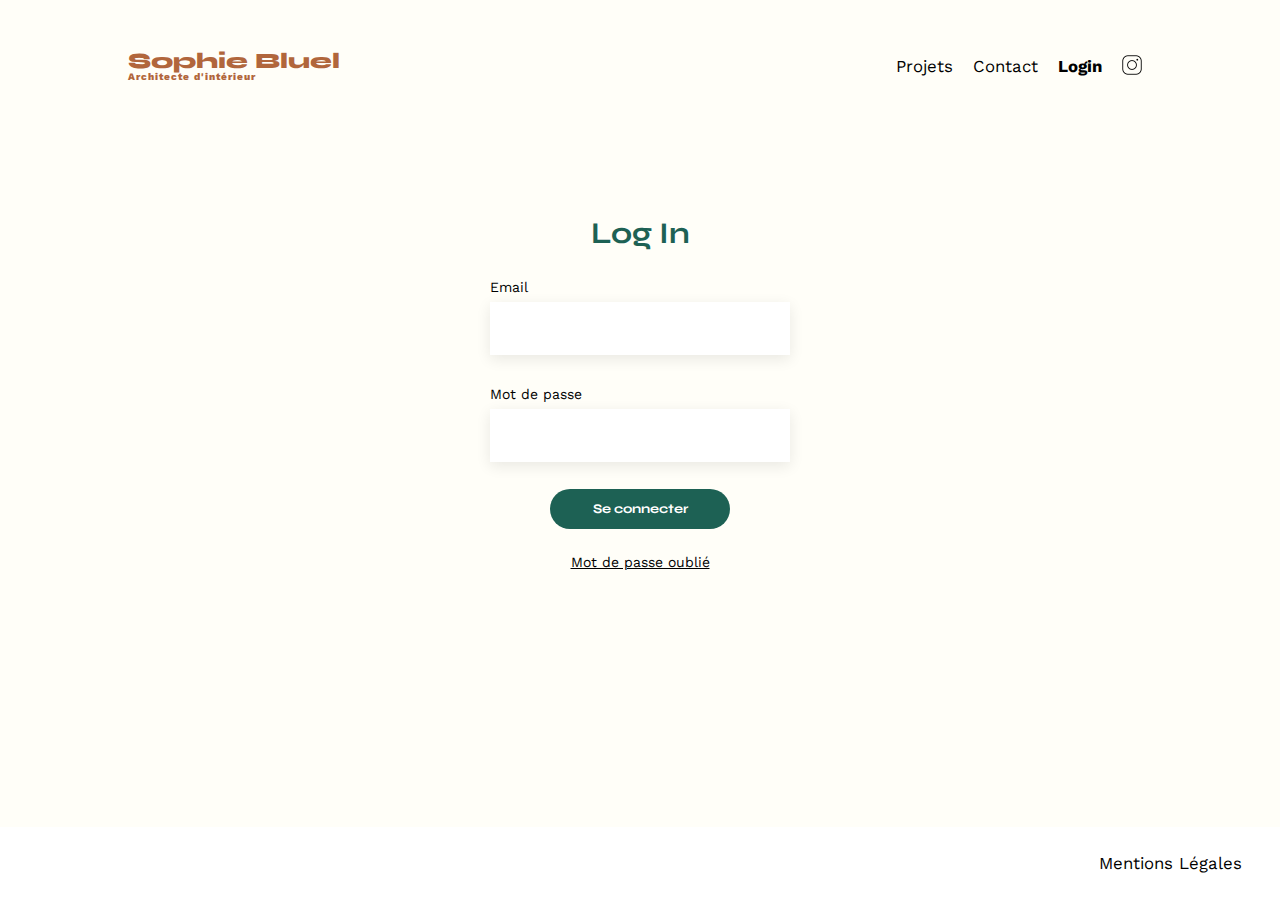
==== FrontEnd/login.html @ d16d2c76 "upload via desktop" ====
<!DOCTYPE html>
<html lang="fr">
<head>
	<meta charset="UTF-8">
	<title>Sophie Bluel - Architecte d'intérieur</title>
	<meta name="viewport" content="width=device-width, initial-scale=1.0">
	<link rel="preconnect" href="https://fonts.googleapis.com">
	<link rel="preconnect" href="https://fonts.gstatic.com" crossorigin>
	<link href="https://fonts.googleapis.com/css2?family=Syne:wght@700;800&family=Work+Sans&display=swap" rel="stylesheet">
	<meta name="description" content="">
	<link rel="stylesheet" href="./assets/css/style.css">
	<script src="assets/js/config.js" defer></script>
	<script src="assets/js/login.js" defer></script>
	<script src="assets/js/mainlogin.js" defer></script>
</head>
<body>
<header>
	<h1>Sophie Bluel <span>Architecte d'intérieur</span></h1>
	<nav>
		<ul>
			<li><a href="index.html#portfolio">Projets</a></li>
			<li><a href="index.html#contact">Contact</a></li>
			<li id="login-logout-btn"><a href="login.html" id="login-btn">Login</a></li>
			<li><img src="./assets/icons/instagram.png" alt="Instagram"></li>
		</ul>
	</nav>
</header>
<main>
    <section id="login">
        <div class="login">
            <h2>Log In</h2>
            <form id="login-form">
				<div id="error-message">
				</div>
				<div class="log">
					<div class="input-log">
						<div class="in">
							<label for="email">Email</label>
							<input type="email" name="email" id="email">
						</div>
						<div class="in">
							<label for="password">Mot de passe</label>
							<input type ="password" name="password" id="password">
						</div>
					</div>
					<input type="submit" value="Se connecter">
					<div class="mdp">
						<a href="#">Mot de passe oublié</a>
					</div>
				</div>
            </form>
        </div>
    </section>
</main>
<footer>
	<nav>
		<ul>
			<li>Mentions Légales</li>
		</ul>
	</nav>
</footer>
</body>
</html>
---- FrontEnd/assets/css/style.css ----
/* http://meyerweb.com/eric/tools/css/reset/
   v2.0 | 20110126
   License: none (public domain)
*/

html, body, div, span, applet, object, iframe,
h1, h2, h3, h4, h5, h6, p, blockquote, pre,
a, abbr, acronym, address, big, cite, code,
del, dfn, em, img, ins, kbd, q, s, samp,
small, strike, strong, sub, sup, tt, var,
b, u, i, center,
dl, dt, dd, ol, ul, li,
fieldset, form, label, legend,
table, caption, tbody, tfoot, thead, tr, th, td,
article, aside, canvas, details, embed,
figure, figcaption, footer, header, hgroup,
menu, nav, output, ruby, section, summary,
time, mark, audio, video {
	margin: 0;
	padding: 0;
	border: 0;
	font-size: 100%;
	font: inherit;
	vertical-align: baseline;
}
/* HTML5 display-role reset for older browsers */
article, aside, details, figcaption, figure,
footer, header, hgroup, menu, nav, section {
	display: block;
}
body {
	line-height: 1;
}
ol, ul {
	list-style: none;
}
blockquote, q {
	quotes: none;
}
blockquote:before, blockquote:after,
q:before, q:after {
	content: '';
	content: none;
}
table {
	border-collapse: collapse;
	border-spacing: 0;
}
/** end reset css**/
body {
	display: flex;
	flex-direction: column;
	min-height: 100vh;
	max-width: 1440px;
	margin:auto;
	font-family: 'Work Sans' ;
	font-size: 14px;
	background: #FFFEF8;
}

main {
	display: flex;
	flex-direction: column;
	flex-grow: 1;
}

header {
	display: flex;
	justify-content: space-between;
	align-items: center;
	margin: 50px 10%;
}

footer {
	display: flex;
	align-items: center;
	justify-content: right;
	background-color: white;
}

section {
	margin: 50px 10%;
}

h1{
	display: flex;
	flex-direction: column;
	font-family: 'Syne';
	font-size: 22px;
	font-weight: 800;
	color: #B1663C;
}

h1 > span {
	font-family: 'Work Sans';
	font-size:10px;
	letter-spacing: 0.1em;
;
}

h2{
	font-family: 'Syne';
	font-weight: 700;
	font-size: 30px;
	color: #1D6154;
}
nav ul {
	display: flex;
	align-items: center;
	list-style-type: none;

}
nav li {
	padding: 0 10px;
	font-size: 1.2em;
}

li a {
	text-decoration: none;
	color: black;
}

li a.active-login{
	font-weight: bold;
}

li img {
	width: 20px;
}

li a:hover {
	color: #B1663C;
}

li:hover {
	color: #B1663C;
}
#introduction {
	display: flex;
	align-items: center;
}
#introduction figure {
	flex: 1
}
#introduction img {
	display: block;
	margin: auto;
	width: 80%;
}

#introduction article {
	flex: 1
}
#introduction h2 {
	margin-bottom: 1em;
}

#introduction p {
	margin-bottom: 0.5em;
}
#portfolio h2 {
	text-align: center;
	margin-bottom: 1em;
}

.filters {
    display: flex;
    justify-content: center;
    gap: 10px;
    margin-top: 50px;
	margin-bottom: 40px;
}

.filter-btn {
    padding: 10px 20px;
    color: #1D6154;
    background-color: transparent;
    border: 1px solid #1D6154;
    border-radius: 60px; 
    cursor: pointer;
}

.filter-btn:hover {
    background-color: #1D6154;
    color: white;
}

.filter-btn.active {
    background-color: #1D6154;
    color: white;
    border: 1px solid #1D6154;
}

.gallery {
	width: 100%;
	display: grid;
	grid-template-columns: 1fr 1fr 1fr;
	grid-column-gap: 20px;
	grid-row-gap: 20px;
}

.gallery img {
	width: 100%;

}
#contact {
	display: flex;
	flex-direction: column;
	align-items: center;
	width: 50%;
	margin: auto;
}
#contact > * {
	text-align: center;

}
#contact h2{
	margin-bottom: 20px;
}
#contact form {
	width: 379px;
	margin-top:8px;
	display: flex;
	flex-direction: column;
}

#contact input {
	height: 50px;
	font-size: 1.2em;
	border: none;
	box-shadow: 0px 4px 14px rgba(0, 0, 0, 0.09);
}
#contact label {
	margin: 2em 0 1em 0;
}
#contact textarea {
	border: none;
	box-shadow: 0px 4px 14px rgba(0, 0, 0, 0.09);
}

input[type="submit"]{
	font-family: 'Syne';
	font-weight: 700;
	color: white;
	background-color: #1D6154;
	margin : 2em auto ;
	width: 180px;
	text-align: center;
	border-radius: 60px ;
	border: none;
}

footer nav ul {
	display: flex;
	justify-content: flex-end;
	margin: 2em
}

/**** Page login *****/ 

#login {
    display: flex;
    justify-content: center;
    align-items: center;
	padding-top: 36px;
}

.login {
    width: 300px;
    text-align: center;
	display: flex;
	flex-direction: column;
	gap: 32px;
}

#error-message {
	color: red;
	display: none;
	margin-bottom: 16px;
}

form .log {
    display: flex;
    flex-direction: column;
}

form label {
    text-align: left;
}

form .in {
	display: flex;
	flex-direction: column;
	gap: 8px;
}

.input-log {
	display: flex;
	flex-direction: column;
	gap: 32px;
}

form input[type="email"],
form input[type="password"] {
    height: 51px;
	border: none;
    box-shadow: 0px 4px 14px 0px #00000017;
}

.login input[type="submit"] {
	padding: 12px;
}

.mdp a {
    color: black;
}


/**** Mode edition *****/

.edit-mode-banner {
	text-align: center;
    background-color: black;
    color: white;
	height: 59px;
}

.edit-mode-banner h2 {
	align-items: center;
	color: white;
	font-size: 16px;
	height: 100%;
	display: flex;
	justify-content: center;
}

.edit-btn {
	background-color: transparent;
    color: black;
    border: none;
    padding: 10px 20px;
    cursor: pointer;
    font-size: 16px;
}
.edit-btn:hover {
    background-color: #f57c00;
}
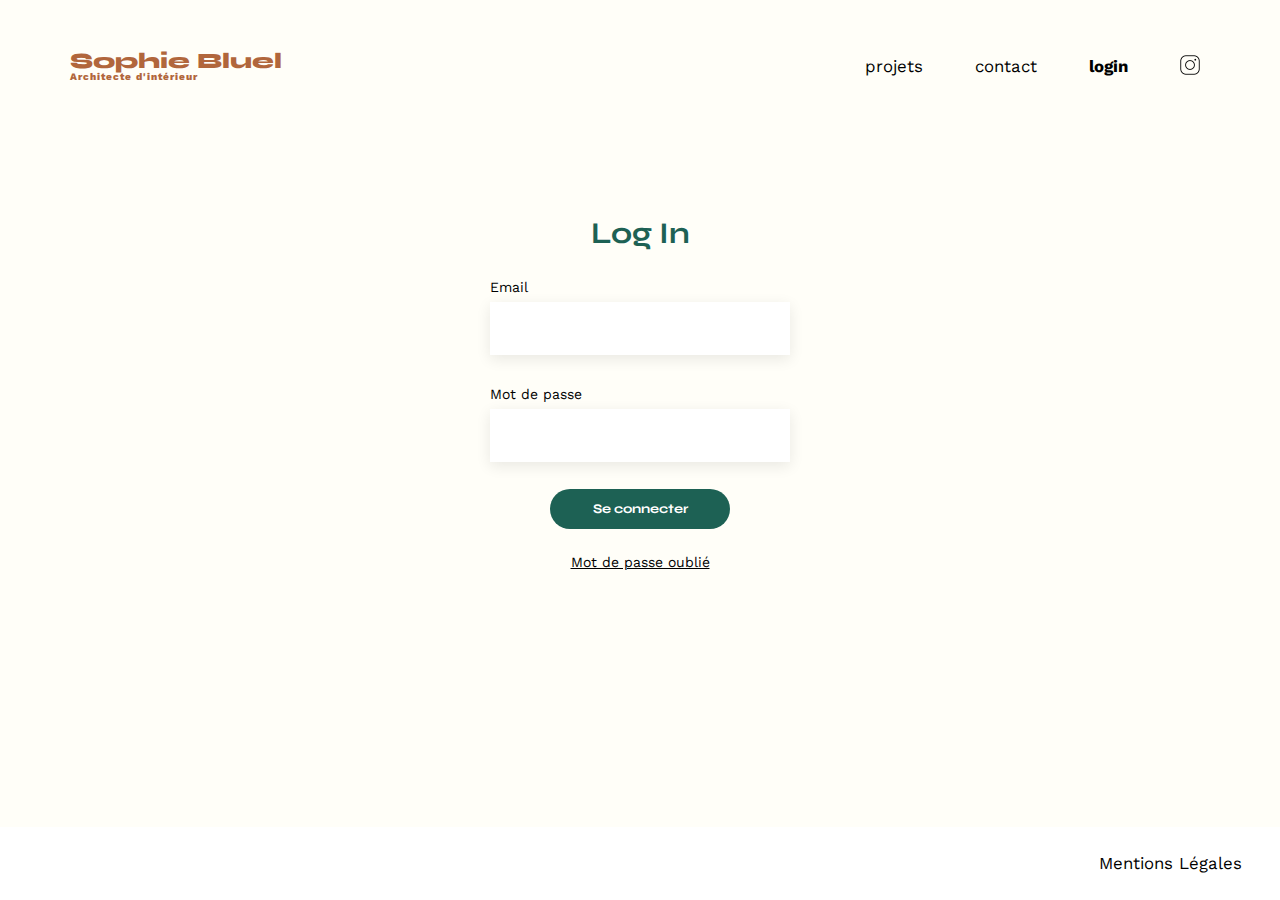
==== commit 42d690b3: "Via upload desktop" ====
--- a/FrontEnd/login.html
+++ b/FrontEnd/login.html
@@ -11,19 +11,20 @@
 	<link rel="stylesheet" href="./assets/css/style.css">
 	<script src="assets/js/config.js" defer></script>
 	<script src="assets/js/login.js" defer></script>
-	<script src="assets/js/mainlogin.js" defer></script>
 </head>
 <body>
 <header>
-	<h1>Sophie Bluel <span>Architecte d'intérieur</span></h1>
-	<nav>
-		<ul>
-			<li><a href="index.html#portfolio">Projets</a></li>
-			<li><a href="index.html#contact">Contact</a></li>
-			<li id="login-logout-btn"><a href="login.html" id="login-btn">Login</a></li>
-			<li><img src="./assets/icons/instagram.png" alt="Instagram"></li>
-		</ul>
-	</nav>
+	<div class ="titre-nav">
+		<h1>Sophie Bluel <span>Architecte d'intérieur</span></h1>
+		<nav>
+			<ul>
+				<li><a href="index.html#portfolio">projets</a></li>
+				<li><a href="index.html#contact">contact</a></li>
+				<li id="login-logout-btn"><a href="login.html" id="login-btn">login</a></li><!--ajout-->
+				<li><img src="./assets/icons/instagram.png" alt="Instagram"></li>
+			</ul>
+		</nav>
+	</div>
 </header>
 <main>
     <section id="login">
--- a/FrontEnd/assets/css/style.css
+++ b/FrontEnd/assets/css/style.css
@@ -1,4 +1,4 @@
-/* http://meyerweb.com/eric/tools/css/reset/
+/*http://meyerweb.com/eric/tools/css/reset/
    v2.0 | 20110126
    License: none (public domain)
 */
@@ -48,38 +48,38 @@
 }
 /** end reset css**/
 body {
-	display: flex;
-	flex-direction: column;
-	min-height: 100vh;
-	max-width: 1440px;
+	/*ajout*/ display: flex;
+	/*ajout*/ flex-direction: column;
+	/*modifier*/ min-height: 100vh; /* remplacé max-width par min-height */
+	/*modifier*/ max-width: 1440px; /* modifié de 1140px à 1440px */
 	margin:auto;
 	font-family: 'Work Sans' ;
 	font-size: 14px;
-	background: #FFFEF8;
+	/*ajout*/ background: #FFFEF8;
 }
 
 main {
-	display: flex;
-	flex-direction: column;
+	/*ajout*/ display: flex;
+	/*ajout*/ flex-direction: column;
 	flex-grow: 1;
 }
 
 header {
 	display: flex;
-	justify-content: space-between;
-	align-items: center;
-	margin: 50px 10%;
+	justify-content: center;
+	/*ajout*/ align-items: center; 
+	/*modifier*/ margin: 50px 0px; 
 }
 
 footer {
-	display: flex;
-	align-items: center;
-	justify-content: right;
-	background-color: white;
+	/*ajout*/ display: flex;
+	/*ajout*/ align-items: center;
+	/*ajout*/ justify-content: right;
+	/*ajout*/ background-color: white;
 }
 
 section {
-	margin: 50px 10%;
+	/*modifier*/ margin: 50px 10%; /* remplacé par 50px 0 */
 }
 
 h1{
@@ -95,7 +95,6 @@
 	font-family: 'Work Sans';
 	font-size:10px;
 	letter-spacing: 0.1em;
-;
 }
 
 h2{
@@ -108,7 +107,7 @@
 	display: flex;
 	align-items: center;
 	list-style-type: none;
-
+	gap: 32px;
 }
 nav li {
 	padding: 0 10px;
@@ -116,20 +115,20 @@
 }
 
 li a {
-	text-decoration: none;
-	color: black;
-}
-
-li a.active-login{
-	font-weight: bold;
+	/*ajout*/ text-decoration: none; 
+	/*ajout*/ color: black;
+}
+
+li a.active-login {
+	/*ajout*/ font-weight: bold;
 }
 
 li img {
-	width: 20px;
+	/*ajout*/ width: 20px;
 }
 
 li a:hover {
-	color: #B1663C;
+	/*ajout*/ color: #B1663C;
 }
 
 li:hover {
@@ -140,16 +139,16 @@
 	align-items: center;
 }
 #introduction figure {
-	flex: 1
+	flex: 1;
 }
 #introduction img {
 	display: block;
 	margin: auto;
-	width: 80%;
+	width: 85%;
 }
 
 #introduction article {
-	flex: 1
+	flex: 1;
 }
 #introduction h2 {
 	margin-bottom: 1em;
@@ -159,40 +158,42 @@
 	margin-bottom: 0.5em;
 }
 #portfolio h2 {
+	/*ajout*/ margin: 0.83em;
 	text-align: center;
 	margin-bottom: 1em;
 }
 
 .filters {
-    display: flex;
-    justify-content: center;
-    gap: 10px;
-    margin-top: 50px;
-	margin-bottom: 40px;
+    /*ajout*/ display: flex;
+    /*ajout*/ justify-content: center;
+    /*ajout*/ gap: 10px;
+    /*ajout*/ margin-top: 50px;
+	/*ajout*/ margin-bottom: 40px;
 }
 
 .filter-btn {
-    padding: 10px 20px;
-    color: #1D6154;
-    background-color: transparent;
-    border: 1px solid #1D6154;
-    border-radius: 60px; 
-    cursor: pointer;
+    /*ajout*/ padding: 10px 20px;
+    /*ajout*/ color: #1D6154;
+    /*ajout*/ background-color: transparent;
+    /*ajout*/ border: 1px solid #1D6154;
+    /*ajout*/ border-radius: 60px; 
+    /*ajout*/ cursor: pointer;
 }
 
 .filter-btn:hover {
-    background-color: #1D6154;
-    color: white;
+    /*ajout*/ background-color: #1D6154;
+    /*ajout*/ color: white;
 }
 
 .filter-btn.active {
-    background-color: #1D6154;
-    color: white;
-    border: 1px solid #1D6154;
+    /*ajout*/ background-color: #1D6154;
+    /*ajout*/ color: white;
+    /*ajout*/ border: 1px solid #1D6154;
 }
 
 .gallery {
-	width: 100%;
+	margin: 0 4.5%;
+	width: 91%;
 	display: grid;
 	grid-template-columns: 1fr 1fr 1fr;
 	grid-column-gap: 20px;
@@ -201,31 +202,30 @@
 
 .gallery img {
 	width: 100%;
-
 }
 #contact {
-	display: flex;
-	flex-direction: column;
-	align-items: center;
+	/*ajout*/ display: flex;
+	/*ajout*/ flex-direction: column;
+	/*ajout*/ align-items: center;
 	width: 50%;
 	margin: auto;
 }
 #contact > * {
 	text-align: center;
-
-}
+}
+
 #contact h2{
 	margin-bottom: 20px;
 }
 #contact form {
-	width: 379px;
-	margin-top:8px;
+	/*ajout*/ width: 379px;
+	/*modifier*/ margin-top: 8px; /* remplacé par 30px */
 	display: flex;
 	flex-direction: column;
 }
 
 #contact input {
-	height: 50px;
+	height: 36px;
 	font-size: 1.2em;
 	border: none;
 	box-shadow: 0px 4px 14px rgba(0, 0, 0, 0.09);
@@ -246,102 +246,182 @@
 	margin : 2em auto ;
 	width: 180px;
 	text-align: center;
-	border-radius: 60px ;
+	border-radius: 60px;
 	border: none;
 }
 
 footer nav ul {
 	display: flex;
 	justify-content: flex-end;
-	margin: 2em
+	margin: 2em;
 }
 
 /**** Page login *****/ 
 
 #login {
+    /*ajout*/ display: flex;
+    /*ajout*/ justify-content: center;
+    /*ajout*/ align-items: center;
+	/*ajout*/ padding-top: 36px;
+}
+
+.login {
+    /*ajout*/ width: 300px;
+    /*ajout*/ text-align: center;
+	/*ajout*/ display: flex;
+	/*ajout*/ flex-direction: column;
+	/*ajout*/ gap: 32px;
+}
+
+#error-message {
+	/*ajout*/ color: red;
+	/*ajout*/ display: none;
+	/*ajout*/ margin-bottom: 16px;
+}
+
+form .log {
+    /*ajout*/ display: flex;
+    /*ajout*/ flex-direction: column;
+}
+
+form label {
+    /*ajout*/ text-align: left;
+}
+
+form .in {
+	/*ajout*/ display: flex;
+	/*ajout*/ flex-direction: column;
+	/*ajout*/ gap: 8px;
+}
+
+.input-log {
+	/*ajout*/ display: flex;
+	/*ajout*/ flex-direction: column;
+	/*ajout*/ gap: 32px;
+}
+
+form input[type="email"],
+form input[type="password"] {
+    /*ajout*/ height: 51px;
+	/*ajout*/ border: none;
+    /*ajout*/ box-shadow: 0px 4px 14px 0px #00000017;
+}
+
+.login input[type="submit"] {
+	/*ajout*/ padding: 12px;
+}
+
+.mdp a {
+    /*ajout*/ color: black;
+}
+
+/**** Mode edition *****//*ajout*/
+
+.edit-mode-banner {
+    /*ajout*/ background-color: black;
+    /*ajout*/ color: white;
+	/*ajout*/ height: 59px;
+}
+
+.edit-mode-banner h2 {
+	height: 100%;
+	display: flex;
+	justify-content: center;
+	align-items: center;
+	color: white;
+	font-size: 16px;
+	gap: 8px;
+}
+
+.titre-nav {
+	width: 1140px;
+	display: flex;
+	justify-content: space-between;
+	align-items: center;
+}
+
+.titre-edit {
+	/*ajout*/ display: flex;
+    /*ajout*/ justify-content: center;
+	align-items: center;
+	margin-bottom: 50px;
+}
+
+.js-modal .fa-pen-to-square {
+	/*ajout*/ color: black;
+	/*ajout*/ margin-right: 8px;
+	font-size: 16px;
+}
+
+.js-modal {
+	/*ajout*/ background-color: transparent;
+	/*ajout*/ color: black;
+    /*ajout*/ cursor: pointer;
+
+	/*ajout*/ text-decoration: none;
+}
+
+.js-modal:hover {
+	/*ajout*/ color: #B1663C;
+}
+
+.modal {
+	position: fixed;
+	display: flex;
+	align-items: center;
+	justify-content: center;
+	top: 0;
+	left: 0;
+	width: 100%;
+	height: 100%;
+	background: rgba(0, 0, 0, 0.8);
+}
+
+.modal-wrapper {
+	border-radius: 10px;
+	overflow: auto;
+	max-width: 630px;
+	padding: 20px;
+	background-color: white;
+}
+
+.js-modal-close {
+	float: inline-end;
+	background-color: transparent;
+	border: none;
+	height: 24px;
+	cursor: pointer;
+}
+
+h1#titlemodal {
+	margin: 50px 0px;
     display: flex;
     justify-content: center;
     align-items: center;
-	padding-top: 36px;
-}
-
-.login {
-    width: 300px;
-    text-align: center;
-	display: flex;
-	flex-direction: column;
-	gap: 32px;
-}
-
-#error-message {
-	color: red;
-	display: none;
-	margin-bottom: 16px;
-}
-
-form .log {
+    font-weight: 400;
+    font-size: 26px;
+    font-family: "Work sans";
+    color: black;
+}
+
+.modal-wrapper .gallery {
+	margin: 0 15%;
+	width: 70%;
+	display: grid;
+	grid-template-columns: 1fr 1fr 1fr 1fr 1fr;
+	grid-column-gap: 10px;
+	grid-row-gap: 30px;
+	border-bottom: 1px solid #B3B3B3;
+	padding-bottom: 10%;
+}
+
+#modal input[type="submit"] {
+	margin-top: 9%;
     display: flex;
-    flex-direction: column;
-}
-
-form label {
-    text-align: left;
-}
-
-form .in {
-	display: flex;
-	flex-direction: column;
-	gap: 8px;
-}
-
-.input-log {
-	display: flex;
-	flex-direction: column;
-	gap: 32px;
-}
-
-form input[type="email"],
-form input[type="password"] {
-    height: 51px;
-	border: none;
-    box-shadow: 0px 4px 14px 0px #00000017;
-}
-
-.login input[type="submit"] {
-	padding: 12px;
-}
-
-.mdp a {
-    color: black;
-}
-
-
-/**** Mode edition *****/
-
-.edit-mode-banner {
-	text-align: center;
-    background-color: black;
-    color: white;
-	height: 59px;
-}
-
-.edit-mode-banner h2 {
-	align-items: center;
-	color: white;
-	font-size: 16px;
-	height: 100%;
-	display: flex;
-	justify-content: center;
-}
-
-.edit-btn {
-	background-color: transparent;
-    color: black;
+    width: 237px;
+    height: 36px;
+    font-size: 14px;
     border: none;
-    padding: 10px 20px;
     cursor: pointer;
-    font-size: 16px;
-}
-.edit-btn:hover {
-    background-color: #f57c00;
-}+}
+
